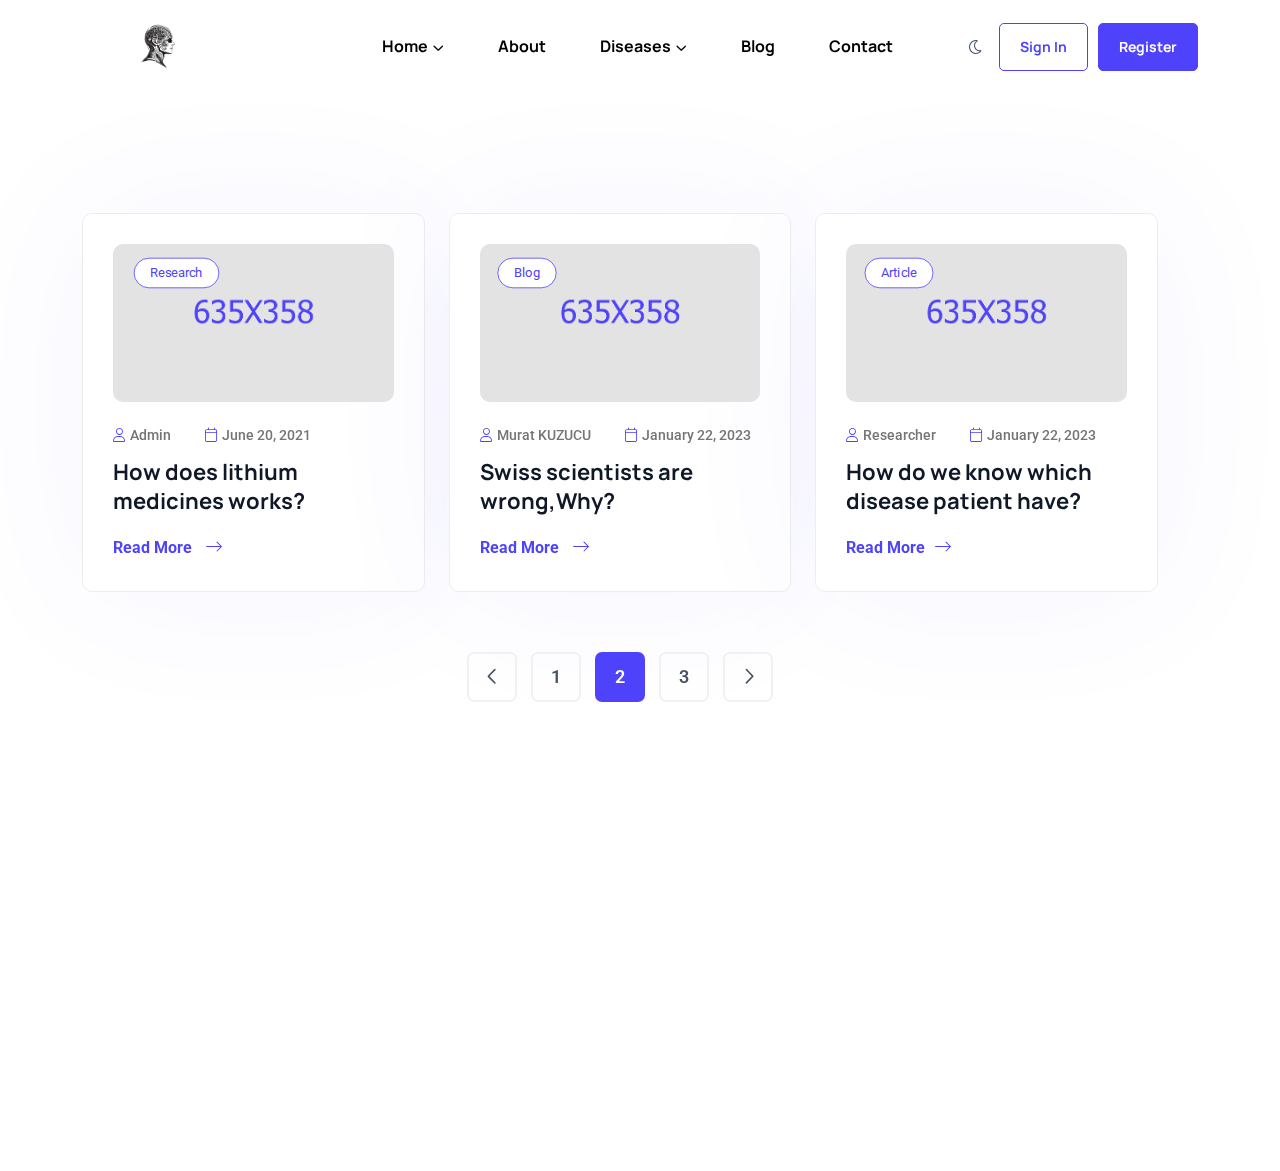
==== axiety-disorders.html @ 1613b435 "Project base" ====
<!DOCTYPE html>
<html class = "no-js" lang="zxx">
<head>
    <meta charset="utf-8">
    <meta http-equiv="x-ua-compatible" content="ie=edge">
    <title>Your Psycological Assistant</title>
    <meta name="description" content="">
    <meta name="viewport" content="width=device-width, initial-scale=1">
    <!-- CSS  here -->
    <link rel="stylesheet" href="assets/vendors/bootstrap/css/bootstrap.min.css">
    <link rel="stylesheet" href="assets/vendors/mean-menu/meanmenu.css">
    <link rel="stylesheet" href="assets/vendors/odometer/odometer.min.css">
    <link rel="stylesheet" href="assets/vendors/magnific-popup/magnific-popup.css">
    <link rel="stylesheet" href="assets/vendors/animate/animate.css">
    <link rel="stylesheet" href="assets/vendors/swiper/swiper-bundle.css">
    <link rel="stylesheet" href="assets/vendors/owl-carousel/owl.carousel.min.css">
    <link rel="stylesheet" href="assets/vendors/owl-carousel/owl.theme.default.min.css">
    <link rel="stylesheet" href="assets/vendors/nice-select/nice-select.css">
    <link rel="stylesheet" href="assets/vendors/font-awesome-pro/css/fontawesome.min.css">
    <link rel="stylesheet" href="assets/vendors/spacing/spacing.css">

    <!-- main css  -->
    <link rel="stylesheet" href="assets/css/main.css">
</head>

<body>
    <div class="xc-page-wrapper">
        <header>
            <div class="xc-header-one__header">
                <!-- header topbar start -->
            </div>
                <!-- header top bar end  -->
                <!-- main header start -->
                
                <div class="xc-header-one__main" id="xc-header-sticky">
                    <div class="container">
                        <div class="xc-header-one__main-wrapper">
                            <div class="xc-header-one__left">
                                <div class="xc-header-one__logo xc-disabled-dark">
                                    <a href="index.html"><img src="assets/img/logo/black-logo.png" alt="logo"></a>
                                </div>
                                <div class="xc-header-one__logo xc-enable-dark">
                                    <a href="index.html"><img src="assets/img/logo/white-logo.png" alt="logo"></a>
                                </div>
                            </div>
                
                <div class="xc-header-one__main" id="xc-header-sticky">
                    <div class="xc-header-one__right">
                        <div
                            class="xc-header-one__right-menu d-flex flex-wrap justify-content-between align-items-center">
                            <div class="main-menu d-none d-xl-block">
                                <nav id="mobile-menu">
                                    <ul class="ul-0">
                                        <li class="has-dropdown">
                                            <a href="index.html">Home</a>
                                            <ul class="submenu">
                                                <li><a href="index.html">AI Chatbot</a></li>
                                                <li><a href="team.html">Our Team</a></li>
                                            </ul>
                                        </li>
                                        <li><a href="about.html">About</a></li>
                                        <li class="has-dropdown">
                                            <a href="#">Diseases</a>
                                            <ul class="submenu">
                                                 <li><a href="axiety-disorders.html">Anxiety Disorders</a></li>
                                                 <li><a href="mood-disorders.html">Mood Disorders</a></li>
                                                 <li><a href="personality-disorders.html">Personality Disorders</a></li>
                                                <li><a href="psychotic-disorders.html">Psychotic Disorders</a></li>
                                                <li><a href="trauma-stress-disorders.html">Trauma and Stress-related Disorders</a></li>
                                                <li><a href="eating-somatoform-disorders.html">Eating and Somatoform Disorders</a></li>
                                            </ul>
                                        </li>
                                        <li>
                                            <a href="blog.html">Blog</a>
                                        </li>
                                        <li>
                                            <a href="contact.html">Contact</a>
                                        </li>

                                    </ul>
                                </nav>
                            </div>
                            <div class="xc-header-one__right-btn d-none d-md-flex">
                                <button class="xc-dark-swich">
                                    <i class="moon fa-light fa-moon"></i>
                                    <i class="sun fa-light fa-sun-bright"></i>
                                </button>
                                <div class="xc-header-bnt-1">
                                    <a href="#" class="xc-border-btn">Sign In</a>
                                </div>
                                <div class="xc-header-bnt-2">
                                    <a href="register.html" class="xc-btn">Register</a>
                                </div>
                            </div>
                             <!-- mobile drawer  -->
                             <div class="xc-header-one__hamburger ml-50 d-xl-none">
                                <button type="button" class="xc-hamburger-btn xc-offcanvas-open-btn">
                                    <span></span>
                                    <span></span>
                                    <span></span>
                                </button>
                            </div>
                        </div>
                    </div>
                </div>
            </div>
        </div>
        <!--main-header end  -->
    </header>
<!--Cursor-->
<div id = "xc-cursor">
    <div class = "xc-cursor__circle"></div>
</div>

<!-- xc-body overlay -->
<div class="xc-body-overlay">
</div>
<!-- xc-body overlay -->

<!-- search  -->
<div class="xc-search-popup open">
    <div class="xc-search-popup__overlay"></div>
    <!-- /.search-popup__overlay -->

    <div class="xc-search-popup__content">
        <form action="#">
            <input type="text" id="search" placeholder="Search Here..." />
            <button type="submit" aria-label="search submit" class="xc-search-popup-btn">
                <span><i class="fa-light fa-magnifying-glass"></i></span>
            </button>
        </form>
    </div>
    <!-- /.search-popup__content -->
</div>

<!-- xc-postbox area start -->
<section class="xc-postbox__area pt-120 pb-70">
    <div class="container">
        <div class="xc-postbox__wrapper mb-30">
            <div class="row">
                <div class="col-lg-4 col-md-6">
                    <div class="xc-postbox__item xc-grid mb-30">
                        <div class="xc-postbox__thumb w-img mb-20 p-relative">
                            <a href="blog-single.html">
                                <img src="assets/img/blog/blog-6.jpg" alt="">
                            </a>
                            <div class="xc-postbox__cat">
                                <a href="#">Research</a>
                            </div>
                        </div>
                        <div class="xc-postbox__content">
                            <div class="xc-postbox__meta">
                                <span>
                                    <a href="#"><i class="fa-light fa-user"></i>Admin</a>
                                </span>
                                <span>
                                    <a href="#"><i class="fa-light fa-calendar"></i>June 20, 2021</a>

                            </div>
                            <h3 class="xc-postbox__title">
                                <a href="blog-single.html">How does lithium medicines works?</a>
                            </h3>
                            <div class="xc-postbox__read-more">
                                <a href="blog-single.html" class="xc-more-btn">Read More <i
                                        class="fa-light fa-arrow-right-long"></i></a>
                            </div>
                        </div>
                    </div>
                </div>
                <div class="col-lg-4 col-md-6">
                    <div class="xc-postbox__item xc-grid mb-30">
                        <div class="xc-postbox__thumb w-img mb-20 p-relative">
                            <a href="blog-single.html">
                                <img src="assets/img/blog/blog-2.jpg" alt="">
                            </a>
                            <div class="xc-postbox__cat">
                                <a href="#">Blog</a>
                            </div>
                        </div>
                        <div class="xc-postbox__content">
                            <div class="xc-postbox__meta">
                                <span>
                                    <a href="#"><i class="fa-light fa-user"></i>Murat KUZUCU</a>
                                </span>
                                <span><a href="#"><i class="fa-light fa-calendar"></i>January 22,
                                        2023</a></span>

                            </div>
                            <h3 class="xc-postbox__title">
                                <a href="blog-single.html">Swiss scientists are wrong,Why?</a>
                            </h3>
                            <div class="xc-postbox__read-more">
                                <a href="blog-single.html" class="xc-more-btn">Read More <i
                                        class="fa-light fa-arrow-right-long"></i></a>
                            </div>
                        </div>
                    </div>
                </div>
            
                <div class="col-lg-4 col-md-6">
                    <div class="xc-postbox__item xc-grid mb-30">
                        <div class="xc-postbox__thumb w-img mb-20 p-relative">
                            <a href="blog-single.html">
                                <img src="assets/img/blog/blog-4.jpg" alt="">
                            </a>
                            <div class="xc-postbox__cat">
                                <a href="#">Article</a>
                            </div>
                        </div>
                        <div class="xc-postbox__content">
                            <div class="xc-postbox__meta">
                                <span>
                                    <a href="#"><i class="fa-light fa-user"></i>Researcher</a>
                                </span>
                                <span><a href="#"><i class="fa-light fa-calendar"></i>January 22,
                                        2023</a></span>

                            </div>
                            <h3 class="xc-postbox__title">
                                <a href="blog-single.html">How do we know which disease patient have?</a>
                            </h3>
                            <div class="xc-postbox__read-more">
                                <a href="blog-single.html" class="xc-more-btn">Read More<i
                                        class="fa-light fa-arrow-right-long"></i></a>
                            </div>
                        </div>
                    </div>
                </div>

                <div class="xc-pagination text-center">
                    <nav>
                        <ul>
                            <li>
                                <a href="blog.html" class="tp-pagination-prev prev page-numbers">
                                    <i class="fa-regular fa-chevron-left"></i>
                                </a>
                            </li>
                            <li>
                                <a href="blog.html">1</a>
                            </li>
                            <li>
                                <span class="current">2</span>
                            </li>
                            <li>
                                <a href="blog.html">3</a>
                            </li>
                            <li>
                                <a href="blog.html" class="next page-numbers">
                                    <i class="fa-regular fa-chevron-right"></i>
                                </a>
                            </li>
                        </ul>
                    </nav>
                </div>
            </div>
        </section>
        <!-- xc-postbox area end -->
<!-- footer start  -->
<footer class="xc-footer-one__section pt-100">
    <div class="container">
        <div class="xc-footer-one__top pb-60">
            <div class="row">
                <div class="col-lg-3 col-6">
                    <div class="xc-footer__widget mb-30">
                        <div class="xc-footer__widget-about">
                            <div class="xc-footer__widget-logo xc-disabled-dark">
                                <a href="index.html">
                            </div>
                            <div class="xc-footer__widget-logo xc-enable-dark">
                                <a href="index.html">
                                        </a>
                            </div>
                        </div>
                    </div>
                </div>
                <div class="col-lg-3 col-6">
                    <div class="xc-footer__widget mb-30">
                        <h3 class="xc-footer__widget-title">Company</h3>
                        <div class="xc-footer__widget-nav">
                            <ul>
                                <li><a href="about.html">About Us</a></li>
                                <li><a href="team.html">Our Team</a></li>
                                <li><a href="contact.html">Contact</a></li>
                            </ul>
                        </div>
                    </div>
                </div>
                <div class="col-lg-3 col-6">
                    <div class="xc-footer__widget mb-30">
                        <h3 class="xc-footer__widget-title">Support</h3>
                        <div class="xc-footer__widget-nav">
                            <ul>
                                <li><a href="contact.html">Help Center</a></li>
                                <li><a href="about.html">Submit Feedback</a></li>
                            </ul>
                        </div>
                    </div>
                </div>

            </div>
        </div>
    </div>
    <div class="xc-footer-one__copyright theme-bg-2 has-border">
        <div class="container">
            <div class="row">
            </div>
        </div>
    </div>
</footer>
<!-- footer end  -->

<!-- JS here -->
<script src="assets/vendors/jquery/jquery-3.6.0.min.js"></script>

<script src="assets/vendors/bootstrap/js/bootstrap.bundle.min.js"></script>
<script src="assets/vendors/mean-menu/meanmenu.js"></script>
<script src="assets/vendors/jquery-appear/appear.min.js"></script>
<script src="assets/vendors/jquery-validate/jquery.validate.min.js"></script>
<script src="assets/vendors/jquery-migrate/jquery-migrate.min.js"></script>
<script src="assets/vendors/odometer/odometer.min.js"></script>
<script src="assets/vendors/animaiton-headline/animation-headline.js"></script>
<script src="assets/vendors/swiper/swiper-bundle.js"></script>
<script src="assets/vendors/gsap/gsap.min.js"></script>
<script src="assets/vendors/gsap/ScrollTrigger.min.js"></script>
<script src="assets/vendors/gsap/ScrollToPlugin.min.js"></script>
<script src="assets/vendors/gsap/ScrollSmoother.min.js"></script>
<script src="assets/vendors/nice-select/nice-select.min.js"></script>
<script src="assets/vendors/swiper/swiper-bundle.js"></script>
<script src="assets/vendors/owl-carousel/owl.carousel.min.js"></script>
<script src="assets/vendors/magnific-popup/magnific-popup.min.js"></script>
<script src="assets/vendors/jquery-wow/wow.js"></script>
<script src="assets/vendors/jquery-isotope/isotope.js"></script>
<script src="assets/vendors/tilt/tilt.js"></script>
<script src="assets/vendors/jquery-imagesloaded/imagesloaded.js"></script>
<script src="assets/vendors/ajaxchimp/jquery.ajaxchimp.min.js"></script>

<!-- main js -->
<script src="assets/js/main.js"></script>

</body>

</html>
---- assets/vendors/nice-select/nice-select.css ----
.nice-select {
    position: relative;
    display: block;
    -webkit-tap-highlight-color: transparent;
    background-color: #f6f4f9;
    border-radius: 0px;
    border: 0px solid #e4e4e4;
    box-sizing: border-box;
    clear: both;
    cursor: pointer;
    float: left;
    font-family: inherit;
    color: #888888;
    font-size: 14px;
    font-weight: 300;
    height: 50px;
    line-height: 48px;
    outline: none;
    padding-left: 25px;
    padding-right: 25px;
    text-align: left !important;
    -webkit-transition: all 0.2s ease-in-out;
    transition: all 0.2s ease-in-out;
    -webkit-user-select: none;
    -moz-user-select: none;
    -ms-user-select: none;
    user-select: none;
    white-space: nowrap;
    width: auto;
}

.nice-select:hover {
    border-color: #6e7a7a;
}

.nice-select:active,
.nice-select.open,
.nice-select:focus {
    border-color: #6e7a7a;
}


.nice-select:after {
    position: absolute;
    right: 17px;
    top: 50%;
    margin-top: -4px;
    display: block;
    border-bottom: 2px solid #6e7a7a;
    border-right: 2px solid #6e7a7a;
    content: '';
    width: 6px;
    height: 6px;
    pointer-events: none;
    -webkit-transform-origin: 66% 66%;
    -ms-transform-origin: 66% 66%;
    transform-origin: 66% 66%;
    -webkit-transform: rotate(45deg);
    -ms-transform: rotate(45deg);
    transform: rotate(45deg);
    -webkit-transition: all 0.15s ease-in-out;
    transition: all 0.15s ease-in-out;
}

.nice-select.open:after {
    -webkit-transform: rotate(-135deg);
    -ms-transform: rotate(-135deg);
    transform: rotate(-135deg);
}

.nice-select.open .list {
    opacity: 1;
    pointer-events: auto;
    -webkit-transform: scale(1) translateY(0);
    -ms-transform: scale(1) translateY(0);
    transform: scale(1) translateY(0);
}

.nice-select.disabled {
    border-color: #ededed;
    color: #999;
    pointer-events: none;
}

.nice-select.disabled:after {
    border-color: #cccccc;
}

.nice-select.wide {
    width: 100%;
}

.nice-select.wide .list {
    left: 0 !important;
    right: 0 !important;
}


.nice-select.right {
    float: right;
}

.nice-select.right .list {
    left: auto;
    right: 0;
}

.nice-select.small {
    font-size: 12px;
    height: 36px;
    line-height: 34px;
}

.nice-select.small:after {
    height: 4px;
    width: 4px;
}

.nice-select.small .option {
    line-height: 34px;
    min-height: 34px;
}



.nice-select .list {
    background-color: var(--qrowd-base);
    border-radius: var(--qrowd-bdr-radius);
    box-sizing: border-box;
    margin-top: 0px;
    opacity: 0;
    overflow: hidden;
    padding: 0;
    pointer-events: none;
    position: absolute;
    top: 100%;
    left: 0;
    -webkit-transform-origin: 50% 0;
    -ms-transform-origin: 50% 0;
    transform-origin: 50% 0;
    -webkit-transform: scale(0.75) translateY(-21px);
    -ms-transform: scale(0.75) translateY(-21px);
    transform: scale(0.75) translateY(-21px);
    -webkit-transition: all 0.2s cubic-bezier(0.5, 0, 0, 1.25), opacity 0.15s ease-out;
    transition: all 0.2s cubic-bezier(0.5, 0, 0, 1.25), opacity 0.15s ease-out;
    z-index: 9;
}

.nice-select .list:hover .option:not(:hover) {
    background-color: transparent !important;
}

.nice-select .option {
    color: var(--xc-common-white);
    font-weight: 400;
    line-height: 40px;
    list-style: none;
    min-height: 40px;
    outline: none;
    padding-left: 18px;
    padding-right: 29px;
    text-align: left;
    cursor: pointer;
    -webkit-transition: all 0.2s;
    transition: all 0.2s;
}

.nice-select .option:hover,
.nice-select .option.focus,
.nice-select .option.selected.focus {
    color: var(--xc-common-white);
    background-color: var(--qrowd-black);
}

.nice-select .option.selected {
    font-weight: 700;
}

.nice-select .option.disabled {
    background-color: transparent;
    color: #999;
    cursor: default;
}

.no-csspointerevents .nice-select .list {
    display: none;
}

.no-csspointerevents .nice-select.open .list {
    display: block;
}
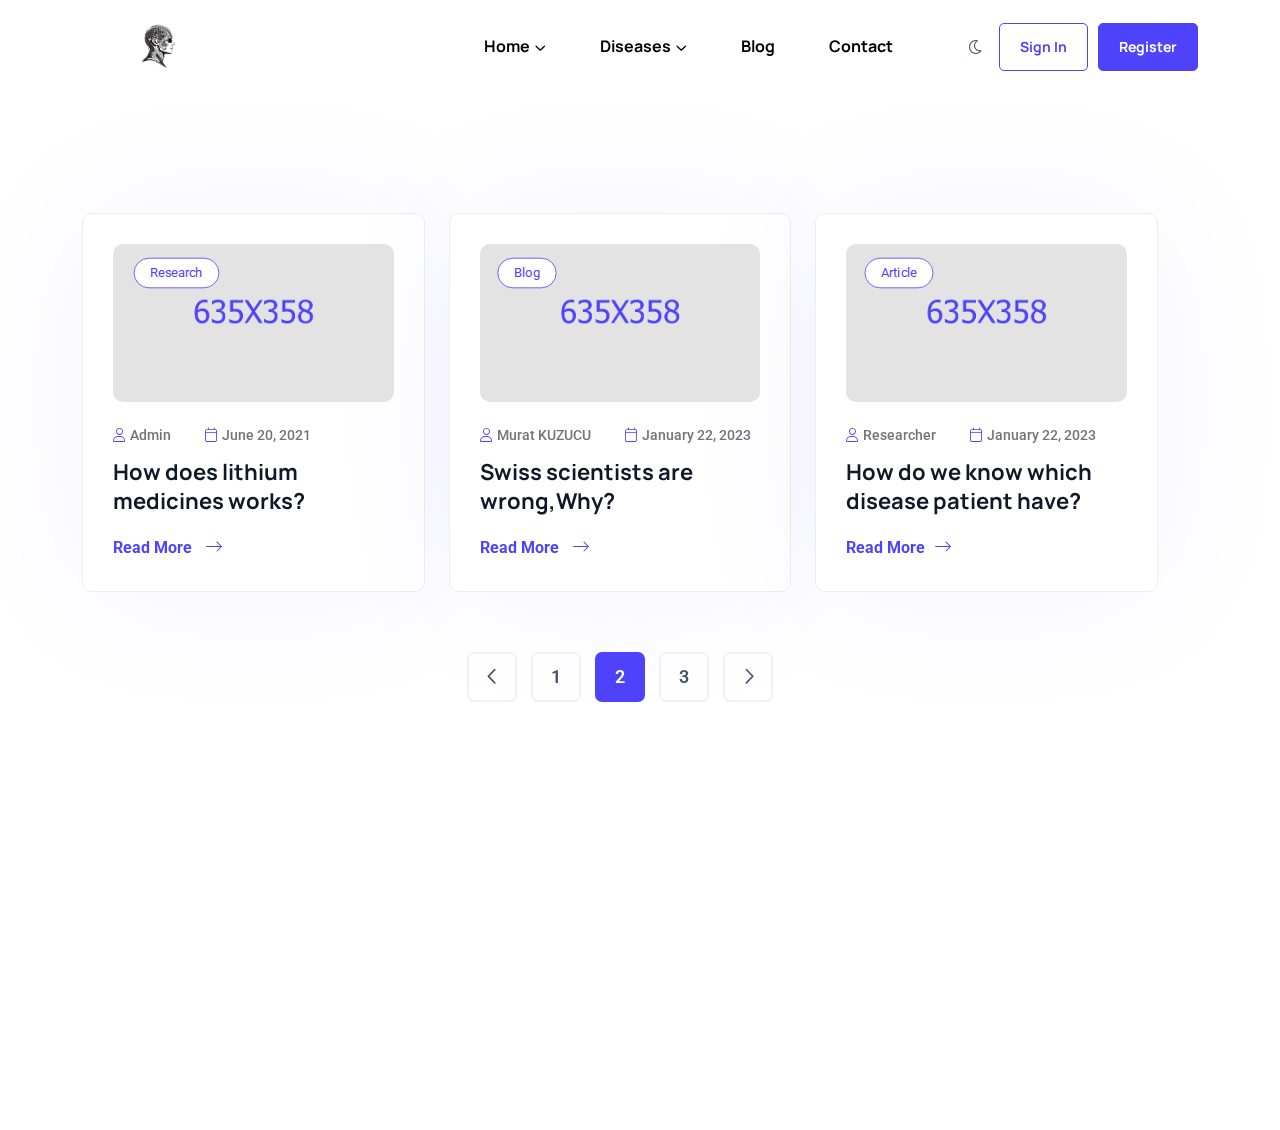
==== commit d5df667f: "register-login-team and some changes" ====
--- a/axiety-disorders.html
+++ b/axiety-disorders.html
@@ -58,7 +58,6 @@
                                                 <li><a href="team.html">Our Team</a></li>
                                             </ul>
                                         </li>
-                                        <li><a href="about.html">About</a></li>
                                         <li class="has-dropdown">
                                             <a href="#">Diseases</a>
                                             <ul class="submenu">
@@ -278,7 +277,6 @@
                         <h3 class="xc-footer__widget-title">Company</h3>
                         <div class="xc-footer__widget-nav">
                             <ul>
-                                <li><a href="about.html">About Us</a></li>
                                 <li><a href="team.html">Our Team</a></li>
                                 <li><a href="contact.html">Contact</a></li>
                             </ul>
@@ -291,7 +289,6 @@
                         <div class="xc-footer__widget-nav">
                             <ul>
                                 <li><a href="contact.html">Help Center</a></li>
-                                <li><a href="about.html">Submit Feedback</a></li>
                             </ul>
                         </div>
                     </div>
